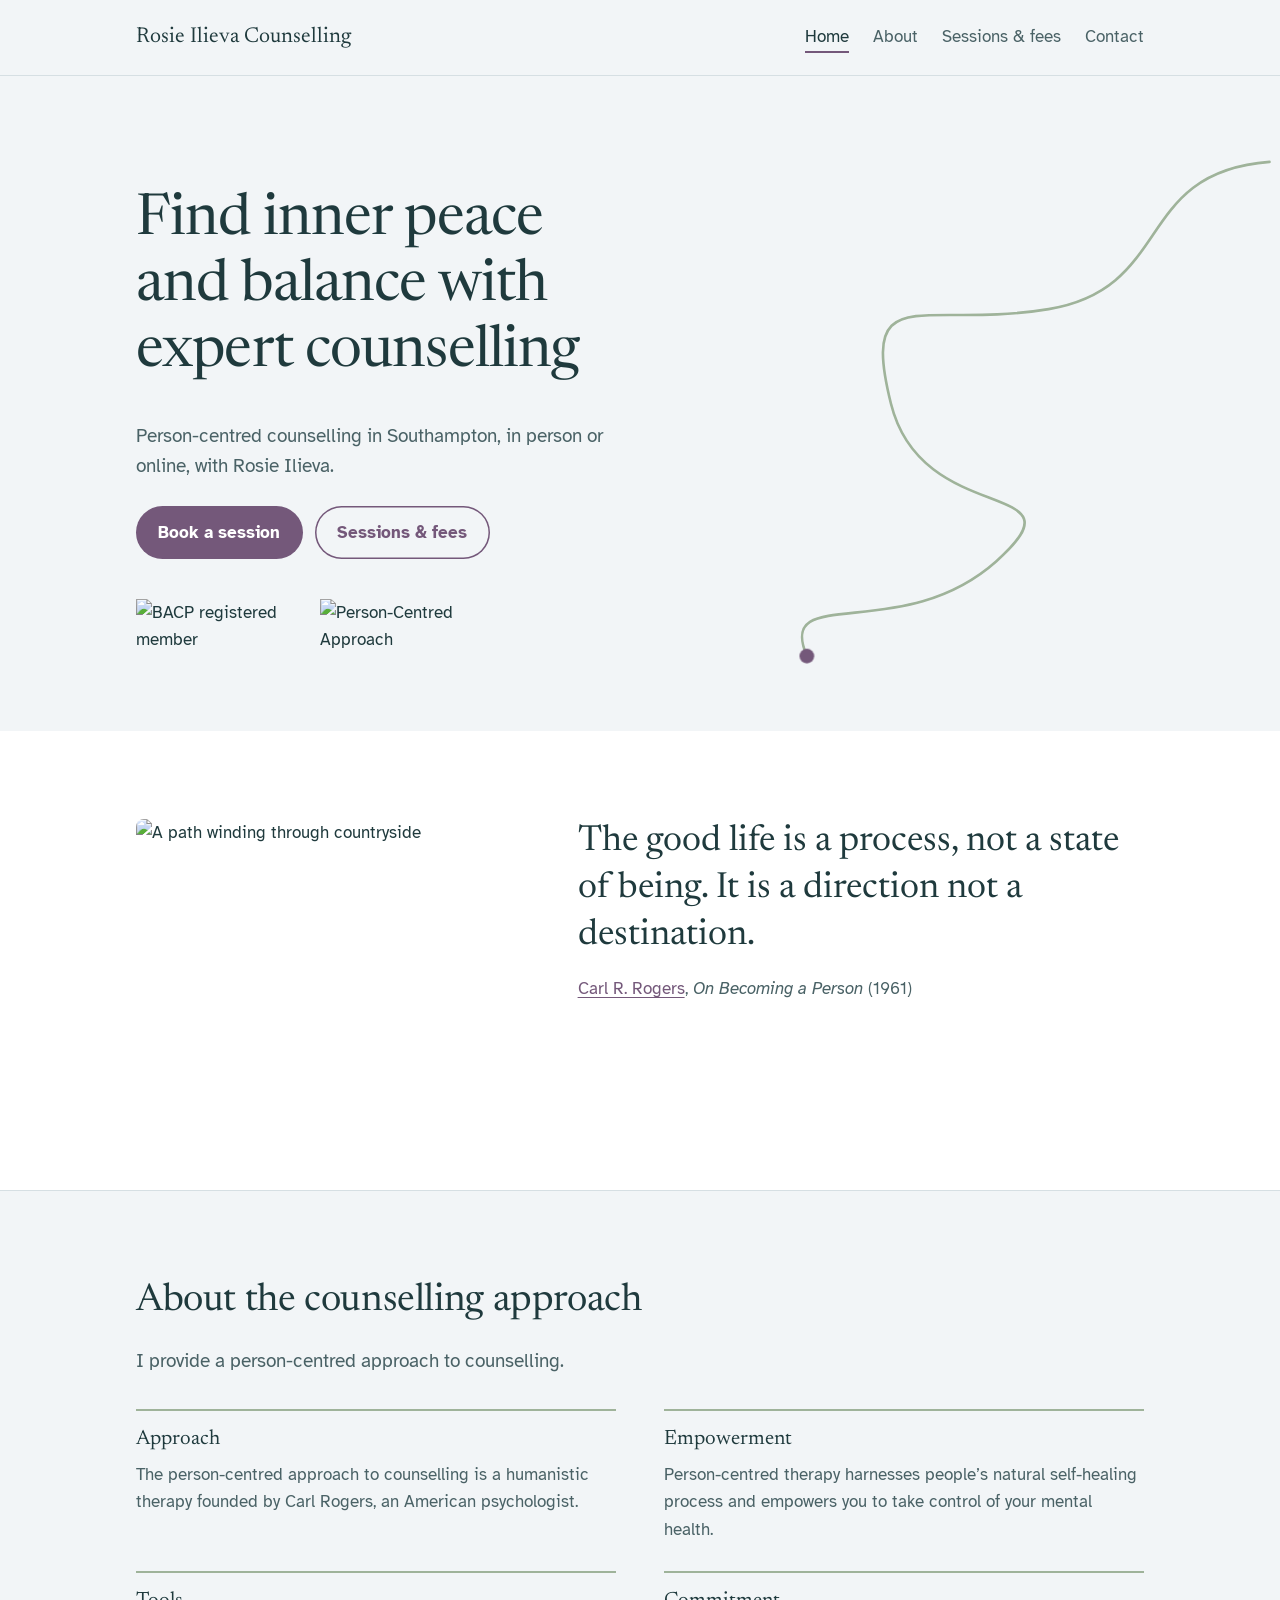
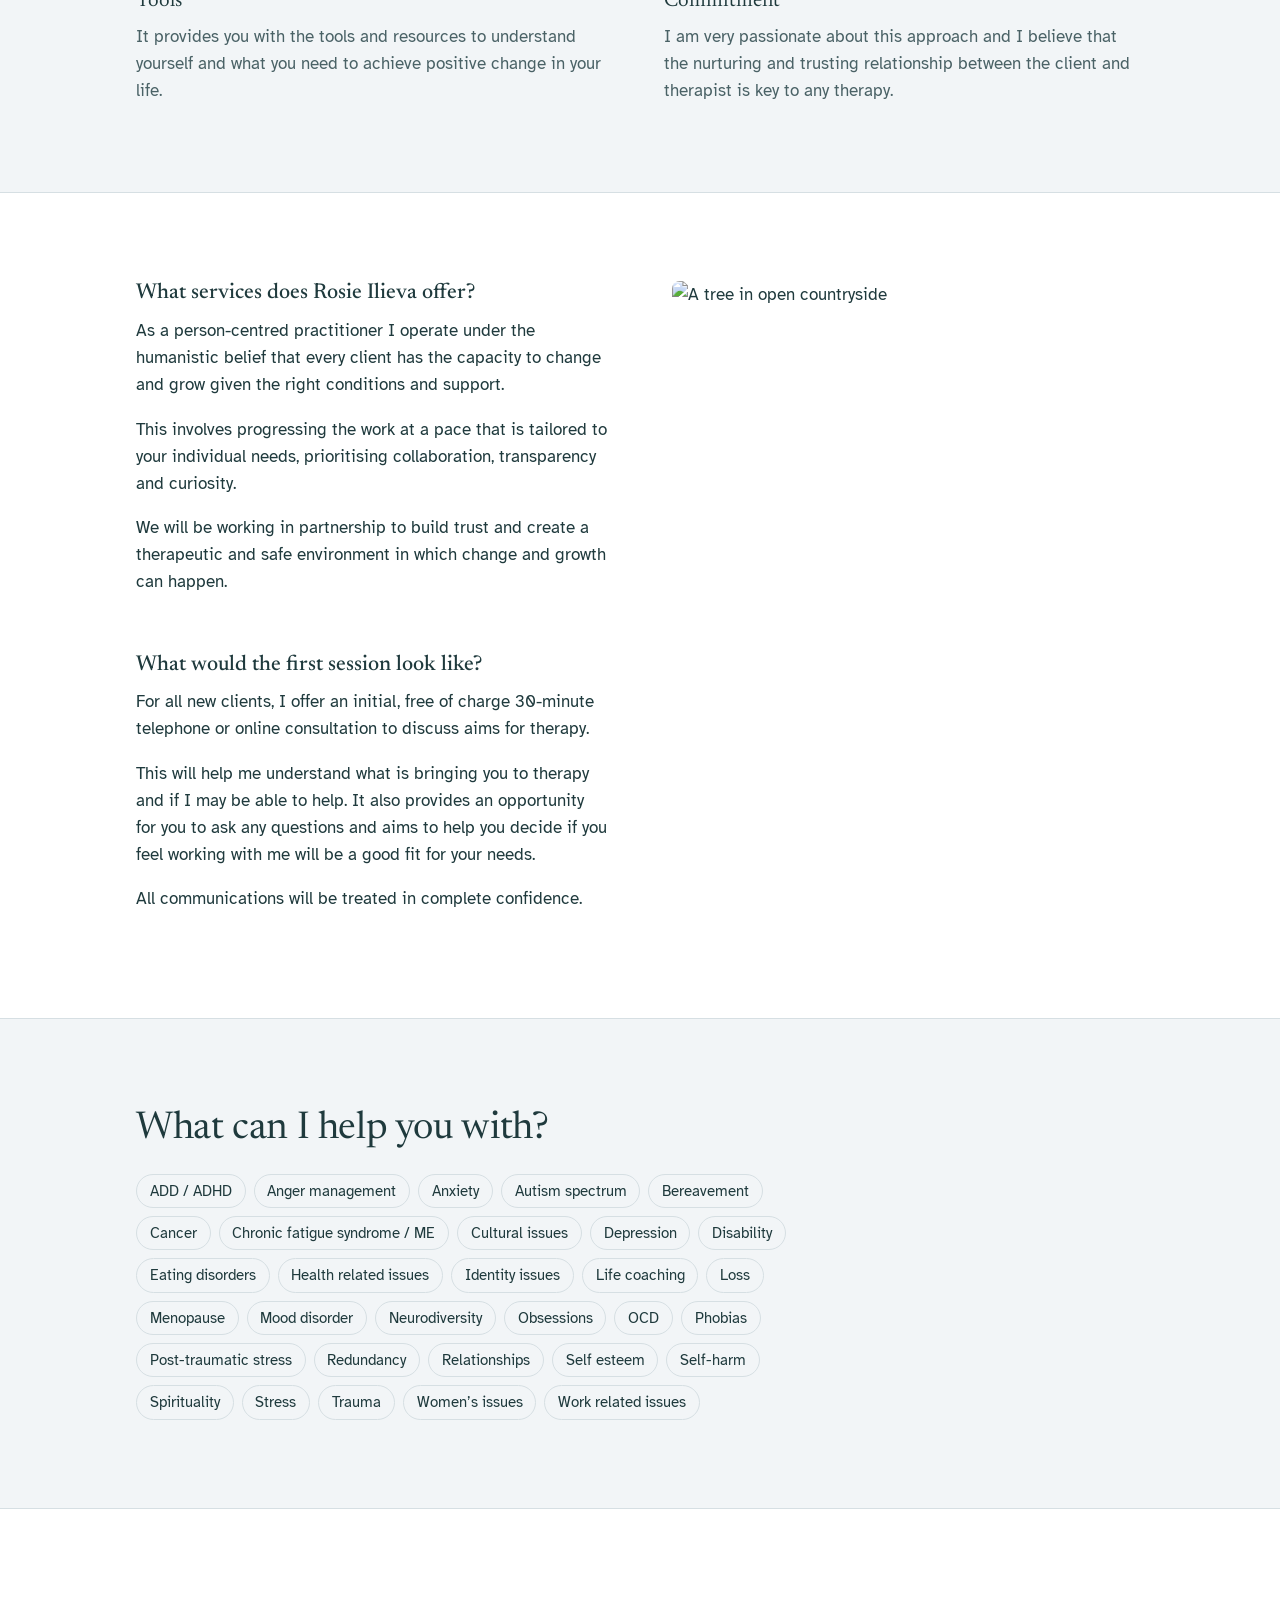
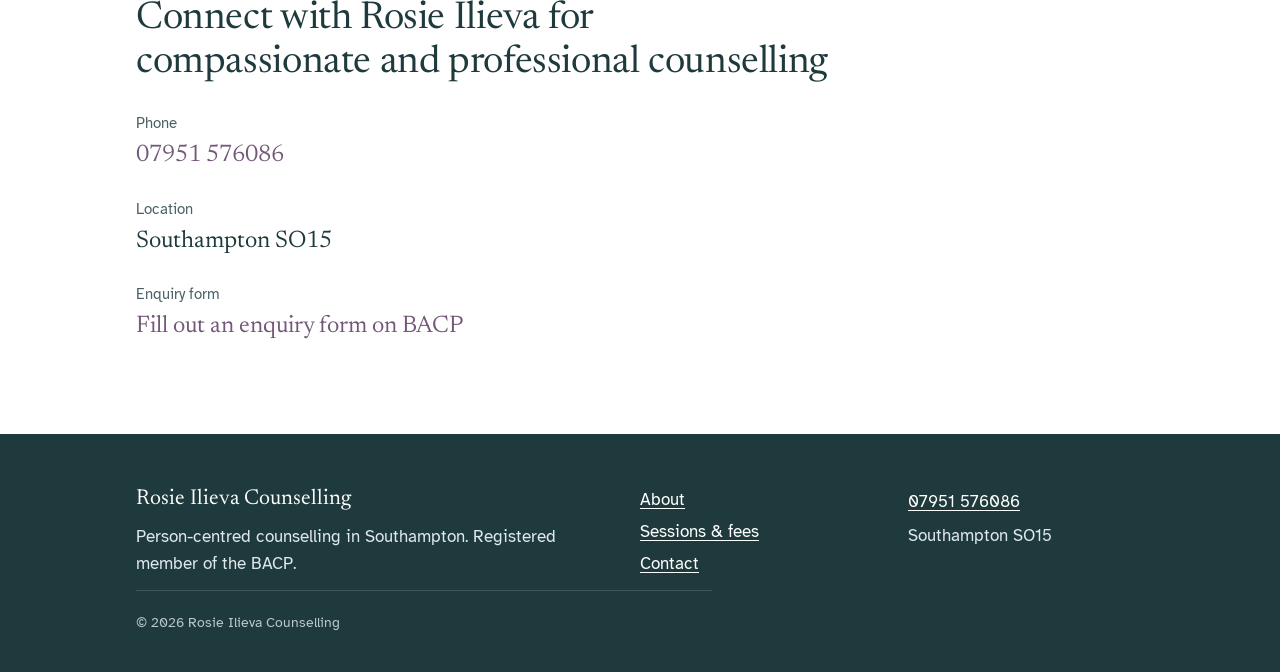
==== index.html @ 8849eaf3 "Rebuild site as static HTML/CSS for Cloudflare Pages Content carried over from the WordPress/IONOS s" ====
<!doctype html>
<html lang="en-GB">
<head>
  <meta charset="utf-8">
  <meta name="viewport" content="width=device-width, initial-scale=1">
  <title>Rosie Ilieva Counselling – Person-centred counselling in Southampton</title>
  <meta name="description" content="Person-centred counselling in Southampton (SO15) with Rosie Ilieva, a BACP registered counsellor. In-person and online sessions, free 30-minute initial consultation.">
  <link rel="canonical" href="https://rosie-ilieva-counselling.co.uk/">
  <meta property="og:title" content="Rosie Ilieva Counselling">
  <meta property="og:description" content="Person-centred counselling in Southampton. Free 30-minute initial consultation.">
  <meta property="og:type" content="website">
  <meta property="og:url" content="https://rosie-ilieva-counselling.co.uk/">
  <meta property="og:image" content="https://rosie-ilieva-counselling.co.uk/images/path.jpg">
  <link rel="icon" href="/favicon.svg" type="image/svg+xml">
  <link rel="preconnect" href="https://fonts.googleapis.com">
  <link rel="preconnect" href="https://fonts.gstatic.com" crossorigin>
  <link href="https://fonts.googleapis.com/css2?family=Atkinson+Hyperlegible:wght@400;700&family=Newsreader:opsz,wght@6..72,400;6..72,500&display=swap" rel="stylesheet">
  <link rel="stylesheet" href="/assets/css/style.css">
</head>
<body>
  <a class="skip-link" href="#main">Skip to content</a>

  <header class="site-header">
    <div class="wrap">
      <a class="brand" href="/">Rosie Ilieva Counselling</a>
      <nav class="site-nav" aria-label="Main">
        <ul>
          <li><a href="/" aria-current="page">Home</a></li>
          <li><a href="/about/">About</a></li>
          <li><a href="/sessions/">Sessions &amp; fees</a></li>
          <li><a href="/contact/">Contact</a></li>
        </ul>
      </nav>
    </div>
  </header>

  <main id="main">
    <section class="hero">
      <svg class="hero-path" viewBox="0 0 700 520" preserveAspectRatio="xMaxYMid meet" aria-hidden="true">
        <path d="M690 30 C 560 40, 600 150, 480 170 S 300 140, 330 260 S 520 330, 430 410 S 220 430, 250 500"/>
        <circle cx="250" cy="500" r="7"/>
      </svg>
      <div class="wrap">
        <h1>Find inner peace and balance with expert counselling</h1>
        <p class="lede">Person-centred counselling in Southampton, in person or online, with Rosie Ilieva.</p>
        <div class="actions">
          <a class="button" href="/contact/">Book a session</a>
          <a class="button quiet" href="/sessions/">Sessions &amp; fees</a>
        </div>
        <div class="credentials">
          <img src="/images/registered_id.png" alt="BACP registered member" width="160" height="52">
          <img src="/images/PCA.png" alt="Person-Centred Approach" width="160" height="52">
        </div>
      </div>
    </section>

    <section class="section raised">
      <div class="wrap split narrow-first">
        <img class="photo" src="/images/path.jpg" alt="A path winding through countryside" width="800" height="600" loading="lazy">
        <blockquote class="quote">
          <p>The good life is a process, not a state of being. It is a direction not a destination.</p>
          <footer><a href="https://www.panarchy.org/rogers/rogers.html">Carl R. Rogers</a>, <cite>On Becoming a Person</cite> (1961)</footer>
        </blockquote>
      </div>
    </section>

    <section class="section">
      <div class="wrap">
        <h2>About the counselling approach</h2>
        <p class="lede">I provide a person-centred approach to counselling.</p>
        <dl class="approach">
          <div>
            <dt>Approach</dt>
            <dd>The person-centred approach to counselling is a humanistic therapy founded by Carl Rogers, an American psychologist.</dd>
          </div>
          <div>
            <dt>Empowerment</dt>
            <dd>Person-centred therapy harnesses people’s natural self-healing process and empowers you to take control of your mental health.</dd>
          </div>
          <div>
            <dt>Tools</dt>
            <dd>It provides you with the tools and resources to understand yourself and what you need to achieve positive change in your life.</dd>
          </div>
          <div>
            <dt>Commitment</dt>
            <dd>I am very passionate about this approach and I believe that the nurturing and trusting relationship between the client and therapist is key to any therapy.</dd>
          </div>
        </dl>
      </div>
    </section>

    <section class="section raised">
      <div class="wrap split">
        <div class="questions">
          <div>
            <h3>What services does Rosie Ilieva offer?</h3>
            <p>As a person-centred practitioner I operate under the humanistic belief that every client has the capacity to change and grow given the right conditions and support.</p>
            <p>This involves progressing the work at a pace that is tailored to your individual needs, prioritising collaboration, transparency and curiosity.</p>
            <p>We will be working in partnership to build trust and create a therapeutic and safe environment in which change and growth can happen.</p>
          </div>
          <div>
            <h3>What would the first session look like?</h3>
            <p>For all new clients, I offer an initial, free of charge 30-minute telephone or online consultation to discuss aims for therapy.</p>
            <p>This will help me understand what is bringing you to therapy and if I may be able to help. It also provides an opportunity for you to ask any questions and aims to help you decide if you feel working with me will be a good fit for your needs.</p>
            <p>All communications will be treated in complete confidence.</p>
          </div>
        </div>
        <img class="photo" src="/images/tree.jpg" alt="A tree in open countryside" width="800" height="1000" loading="lazy">
      </div>
    </section>

    <section class="section">
      <div class="wrap">
        <h2>What can I help you with?</h2>
        <ul class="topics">
          <li>ADD / ADHD</li><li>Anger management</li><li>Anxiety</li><li>Autism spectrum</li><li>Bereavement</li><li>Cancer</li><li>Chronic fatigue syndrome / ME</li><li>Cultural issues</li><li>Depression</li><li>Disability</li><li>Eating disorders</li><li>Health related issues</li><li>Identity issues</li><li>Life coaching</li><li>Loss</li><li>Menopause</li><li>Mood disorder</li><li>Neurodiversity</li><li>Obsessions</li><li>OCD</li><li>Phobias</li><li>Post-traumatic stress</li><li>Redundancy</li><li>Relationships</li><li>Self esteem</li><li>Self-harm</li><li>Spirituality</li><li>Stress</li><li>Trauma</li><li>Women’s issues</li><li>Work related issues</li>
        </ul>
      </div>
    </section>

    <section class="section raised">
      <div class="wrap">
        <h2>Connect with Rosie Ilieva for compassionate and professional counselling</h2>
        <ul class="contact-list">
          <li><span class="label">Phone</span><strong><a href="tel:+447951576086">07951 576086</a></strong></li>
          <li><span class="label">Location</span><strong>Southampton SO15</strong></li>
          <li><span class="label">Enquiry form</span><strong><a href="https://www.bacp.co.uk/therapists/401970/rosie-ilieva/southampton-so15">Fill out an enquiry form on BACP</a></strong></li>
        </ul>
      </div>
    </section>
  </main>

  <footer class="site-footer">
    <div class="wrap">
      <div class="footer-grid">
        <div>
          <a class="brand" href="/">Rosie Ilieva Counselling</a>
          <p>Person-centred counselling in Southampton. Registered member of the BACP.</p>
        </div>
        <div>
          <ul>
            <li><a href="/about/">About</a></li>
            <li><a href="/sessions/">Sessions &amp; fees</a></li>
            <li><a href="/contact/">Contact</a></li>
          </ul>
        </div>
        <div>
          <p><a href="tel:+447951576086">07951 576086</a></p>
          <p>Southampton SO15</p>
        </div>
      </div>
      <p class="footer-small">© 2026 Rosie Ilieva Counselling</p>
    </div>
  </footer>
</body>
</html>
---- assets/css/style.css ----
/* Rosie Ilieva Counselling
   Plain CSS, no build step. Colours and type live in the tokens below. */

:root {
  --mist: #f2f5f7;        /* page background */
  --paper: #ffffff;       /* raised surfaces */
  --ink: #1f3a3d;         /* text, deep teal */
  --ink-soft: #4a6266;    /* secondary text */
  --heather: #74587a;     /* accent: links, buttons */
  --heather-deep: #5b4361;
  --moss: #9fb39a;        /* the path line, quiet details */
  --line: #d6dfe3;

  --serif: "Newsreader", Georgia, "Times New Roman", serif;
  --sans: "Atkinson Hyperlegible", system-ui, -apple-system, "Segoe UI", sans-serif;

  --measure: 36rem;
  --wide: 68rem;
  --gutter: clamp(1rem, 4vw, 2.5rem);
}

*,
*::before,
*::after { box-sizing: border-box; }

html { -webkit-text-size-adjust: 100%; }

body {
  margin: 0;
  background: var(--mist);
  color: var(--ink);
  font-family: var(--sans);
  font-size: 1.0625rem;
  line-height: 1.6;
}

img { max-width: 100%; height: auto; display: block; }

a { color: var(--heather); text-underline-offset: 0.18em; text-decoration-thickness: 1px; }
a:hover { color: var(--heather-deep); text-decoration-thickness: 2px; }

:focus-visible {
  outline: 3px solid var(--heather);
  outline-offset: 3px;
  border-radius: 2px;
}

.skip-link {
  position: absolute;
  left: 1rem;
  top: -4rem;
  background: var(--ink);
  color: #fff;
  padding: 0.5rem 1rem;
  z-index: 10;
}
.skip-link:focus { top: 1rem; color: #fff; }

/* Type scale (1.25 ratio) */
h1, h2, h3 {
  font-family: var(--serif);
  font-weight: 400;
  line-height: 1.15;
  margin: 0 0 0.6em;
  text-wrap: balance;
}
h1 { font-size: clamp(2.3rem, 5.5vw, 3.6rem); letter-spacing: -0.015em; }
h2 { font-size: clamp(1.75rem, 3.4vw, 2.4rem); letter-spacing: -0.01em; }
h3 { font-size: 1.35rem; font-weight: 500; }
p { margin: 0 0 1em; max-width: var(--measure); }

.wrap {
  max-width: var(--wide);
  margin: 0 auto;
  padding: 0 var(--gutter);
}

/* Header */
.site-header {
  padding: 1.25rem 0;
  border-bottom: 1px solid var(--line);
  background: var(--mist);
}
.site-header .wrap {
  display: flex;
  flex-wrap: wrap;
  align-items: baseline;
  justify-content: space-between;
  gap: 0.75rem 2rem;
}
.brand {
  font-family: var(--serif);
  font-size: 1.35rem;
  color: var(--ink);
  text-decoration: none;
}
.brand:hover { color: var(--ink); }
.site-nav ul {
  list-style: none;
  margin: 0;
  padding: 0;
  display: flex;
  flex-wrap: wrap;
  gap: 0.25rem 1.5rem;
}
.site-nav a {
  color: var(--ink-soft);
  text-decoration: none;
  padding: 0.25rem 0;
  border-bottom: 2px solid transparent;
}
.site-nav a:hover { color: var(--ink); border-bottom-color: var(--moss); }
.site-nav a[aria-current="page"] { color: var(--ink); border-bottom-color: var(--heather); }

/* Buttons */
.button {
  display: inline-block;
  background: var(--heather);
  color: #fff;
  text-decoration: none;
  padding: 0.8rem 1.4rem;
  border-radius: 999px;
  font-weight: 700;
}
.button:hover { background: var(--heather-deep); color: #fff; }
.button.quiet {
  background: transparent;
  color: var(--heather);
  box-shadow: inset 0 0 0 1.5px var(--heather);
}
.button.quiet:hover { background: var(--heather); color: #fff; }
.actions { display: flex; flex-wrap: wrap; gap: 0.75rem; margin-top: 1.5rem; }

/* Sections */
.section { padding: clamp(3rem, 8vw, 5.5rem) 0; }
.section + .section { border-top: 1px solid var(--line); }
.section.raised { background: var(--paper); }
.lede { font-size: 1.2rem; color: var(--ink-soft); }

/* Home hero: the winding path is the one signature element */
.hero {
  position: relative;
  overflow: hidden;
  padding: clamp(3.5rem, 10vw, 7rem) 0 clamp(3rem, 8vw, 5rem);
}
.hero .wrap { position: relative; z-index: 1; }
.hero h1 { max-width: 14ch; }
.hero .lede { max-width: 30rem; }
.hero-path {
  position: absolute;
  inset: 0 0 auto auto;
  width: min(62vw, 46rem);
  height: 100%;
  pointer-events: none;
}
.hero-path path {
  fill: none;
  stroke: var(--moss);
  stroke-width: 2.5;
  stroke-linecap: round;
  stroke-dasharray: 2400;
  stroke-dashoffset: 2400;
  animation: walk 3.2s ease-out 0.3s forwards;
}
.hero-path circle { fill: var(--heather); opacity: 0; animation: arrive 0.6s ease-out 3.2s forwards; }
@keyframes walk { to { stroke-dashoffset: 0; } }
@keyframes arrive { to { opacity: 1; } }

@media (max-width: 700px) {
  .hero-path { opacity: 0.45; width: 100%; }
}

.credentials {
  display: flex;
  flex-wrap: wrap;
  align-items: center;
  gap: 1.5rem;
  margin-top: 2.5rem;
}
.credentials img { height: 3.25rem; width: auto; }

/* Quote */
.quote { margin: 0; max-width: 40rem; }
.quote p {
  font-family: var(--serif);
  font-size: clamp(1.6rem, 3.6vw, 2.25rem);
  line-height: 1.3;
  max-width: none;
  margin: 0 0 1rem;
}
.quote footer { color: var(--ink-soft); }
.quote cite { font-style: italic; }

/* Two-column split used across pages */
.split {
  display: grid;
  gap: clamp(2rem, 5vw, 4rem);
  align-items: start;
}
@media (min-width: 820px) {
  .split { grid-template-columns: 1fr 1fr; }
  .split.narrow-first { grid-template-columns: 2fr 3fr; }
}
.photo { border-radius: 0.5rem; width: 100%; object-fit: cover; }

/* Approach: four short definitions, not a sequence */
.approach {
  display: grid;
  gap: 1.75rem 3rem;
  margin: 2rem 0 0;
}
@media (min-width: 640px) { .approach { grid-template-columns: 1fr 1fr; } }
.approach dt {
  font-family: var(--serif);
  font-size: 1.3rem;
  margin-bottom: 0.3rem;
  padding-top: 0.75rem;
  border-top: 2px solid var(--moss);
}
.approach dd { margin: 0; color: var(--ink-soft); }

/* Questions on the home page */
.questions { display: grid; gap: 2.5rem; }
.questions h3 { margin-bottom: 0.5em; }

.topics {
  list-style: none;
  padding: 0;
  margin: 1rem 0 0;
  display: flex;
  flex-wrap: wrap;
  gap: 0.5rem;
  max-width: 44rem;
}
.topics li {
  background: var(--mist);
  border: 1px solid var(--line);
  border-radius: 999px;
  padding: 0.25rem 0.8rem;
  font-size: 0.95rem;
}
.raised .topics li { background: var(--mist); }

/* Contact block */
.contact-list { list-style: none; padding: 0; margin: 1.5rem 0 0; display: grid; gap: 1.25rem; }
.contact-list dt, .contact-list .label { color: var(--ink-soft); font-size: 0.95rem; }
.contact-list strong { font-family: var(--serif); font-weight: 400; font-size: 1.5rem; display: block; }
.contact-list a { text-decoration: none; }
.contact-list a:hover { text-decoration: underline; }

/* Fees */
.fees {
  display: grid;
  gap: 1.5rem;
  margin-top: 2rem;
}
@media (min-width: 720px) { .fees { grid-template-columns: 1fr 1fr; } }
.fee {
  background: var(--paper);
  border: 1px solid var(--line);
  border-radius: 0.75rem;
  padding: 1.75rem;
  display: flex;
  flex-direction: column;
}
.fee h3 { margin-bottom: 0.25rem; }
.fee .price {
  font-family: var(--serif);
  font-size: 2.75rem;
  line-height: 1;
  margin: 0.75rem 0 0.25rem;
}
.fee .price small { font-family: var(--sans); font-size: 1rem; color: var(--ink-soft); }
.fee ul { padding-left: 1.1rem; margin: 1rem 0 1.5rem; color: var(--ink-soft); }
.fee .button { margin-top: auto; align-self: flex-start; }

.terms { margin-top: 2rem; color: var(--ink-soft); }
.terms p { margin-bottom: 0.4rem; }

.availability { width: 100%; max-width: 34rem; border-collapse: collapse; margin-top: 1rem; }
.availability th, .availability td {
  text-align: left;
  padding: 0.7rem 0.75rem 0.7rem 0;
  border-bottom: 1px solid var(--line);
  vertical-align: top;
}
.availability th { font-weight: 700; white-space: nowrap; }
.availability td span { display: block; color: var(--ink-soft); font-size: 0.95rem; }

.qualities { display: grid; gap: 1.5rem 3rem; margin-top: 2rem; }
@media (min-width: 640px) { .qualities { grid-template-columns: 1fr 1fr; } }
.qualities h3 { margin-bottom: 0.25rem; }
.qualities p { color: var(--ink-soft); margin: 0; }

/* Page intro for inner pages */
.page-intro { padding: clamp(3rem, 8vw, 5rem) 0 clamp(2rem, 5vw, 3rem); }
.page-intro p { font-size: 1.2rem; color: var(--ink-soft); }

/* Footer */
.site-footer {
  background: var(--ink);
  color: #dfe8ea;
  padding: 3rem 0 2rem;
  margin-top: 0;
}
.site-footer a { color: #fff; }
.footer-grid { display: grid; gap: 2rem; }
@media (min-width: 720px) { .footer-grid { grid-template-columns: 2fr 1fr 1fr; } }
.site-footer .brand { color: #fff; }
.site-footer p { margin: 0.4rem 0; }
.site-footer ul { list-style: none; padding: 0; margin: 0; }
.site-footer li { margin: 0.3rem 0; }
.footer-small {
  margin-top: 2.5rem;
  padding-top: 1.25rem;
  border-top: 1px solid rgba(255,255,255,0.15);
  font-size: 0.9rem;
  color: #b9c7ca;
}

@media (prefers-reduced-motion: reduce) {
  .hero-path path { animation: none; stroke-dashoffset: 0; }
  .hero-path circle { animation: none; opacity: 1; }
}

@media print {
  .site-header nav, .hero-path, .actions { display: none; }
  body { background: #fff; }
}
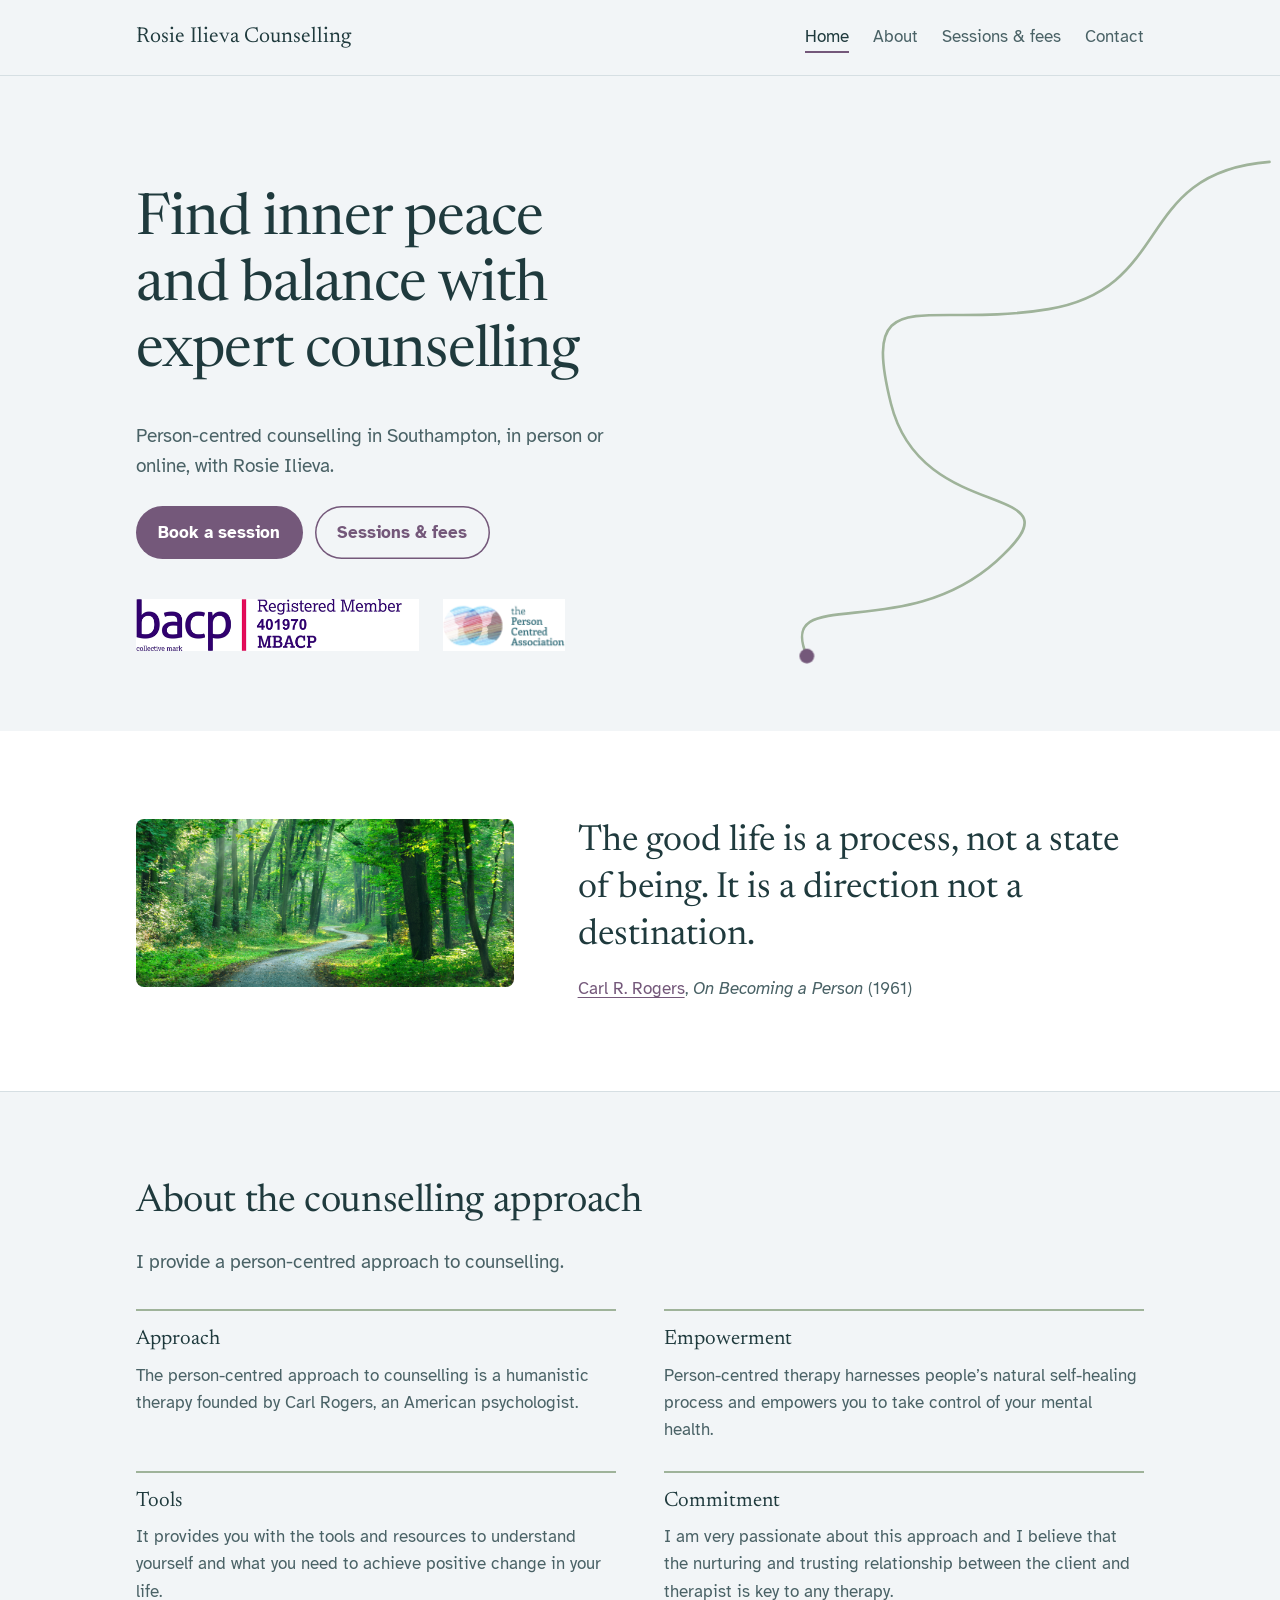
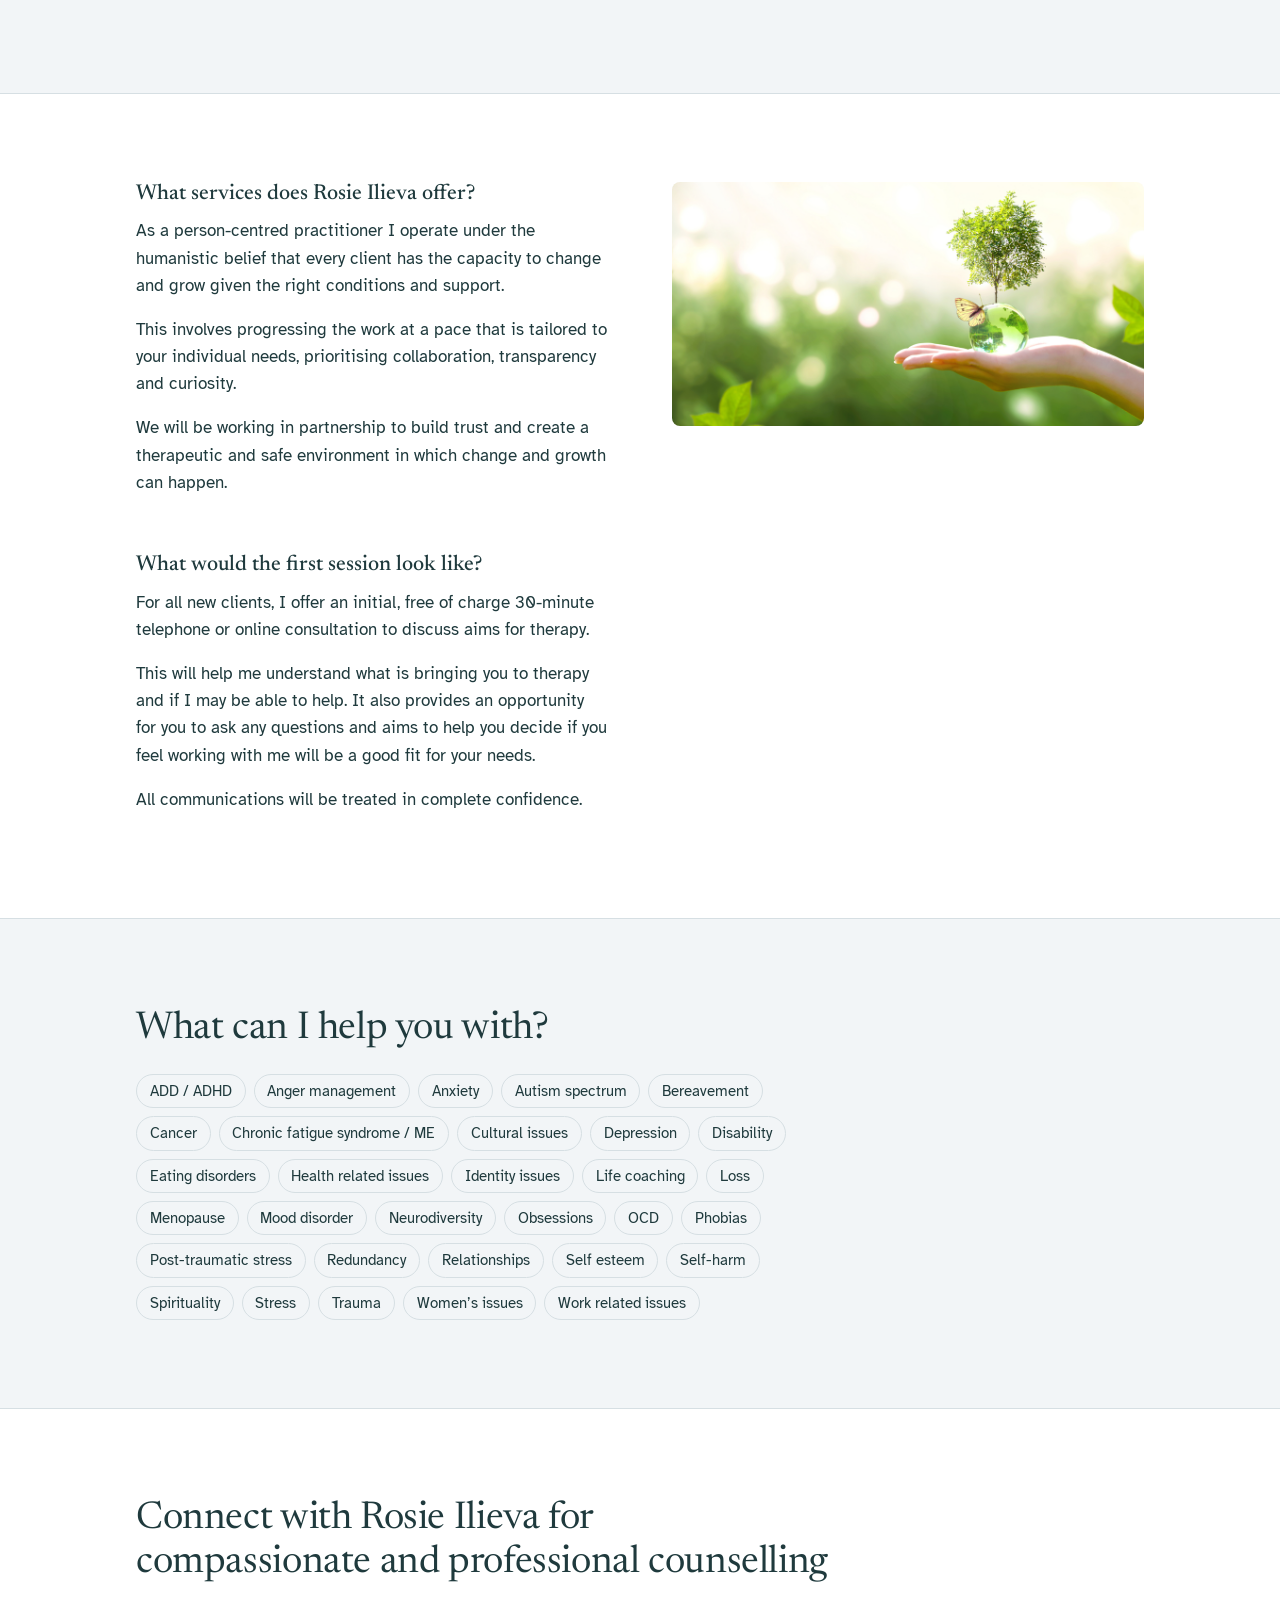
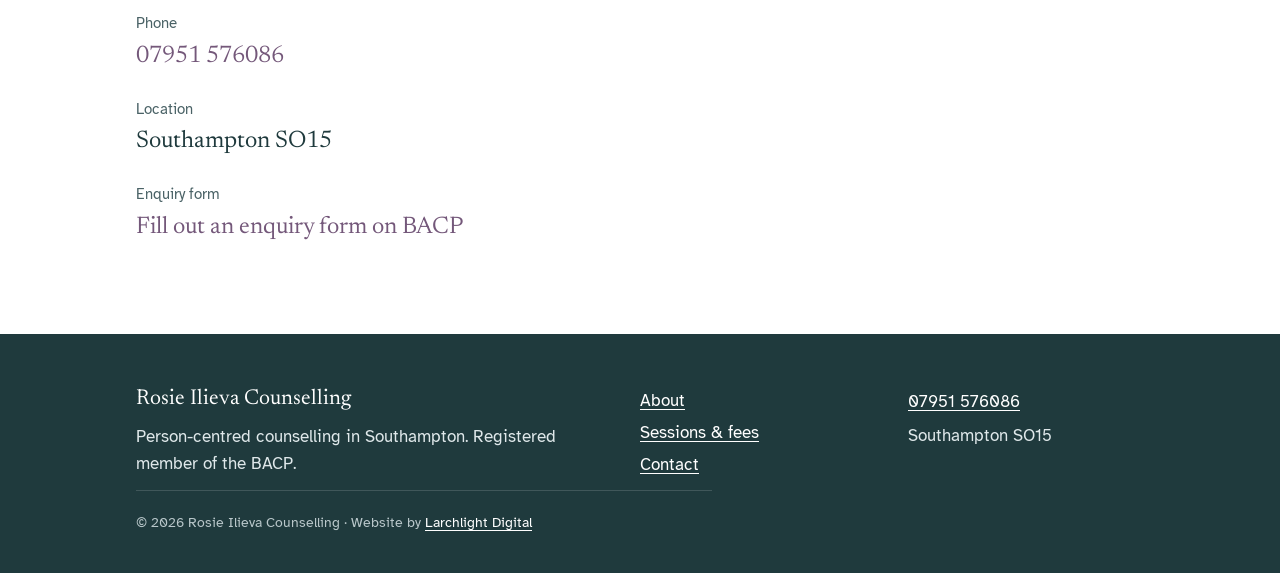
==== commit b2c63388: "Add 'Website by Larchlight Digital' credit to the footer Co-Authored-By: Claude Opus 5.5 <noreply@an" ====
--- a/index.html
+++ b/index.html
@@ -149,7 +149,7 @@
           <p>Southampton SO15</p>
         </div>
       </div>
-      <p class="footer-small">© 2026 Rosie Ilieva Counselling</p>
+      <p class="footer-small">© 2026 Rosie Ilieva Counselling · Website by <a href="https://larchlightdigital.co.uk">Larchlight Digital</a></p>
     </div>
   </footer>
 </body>
